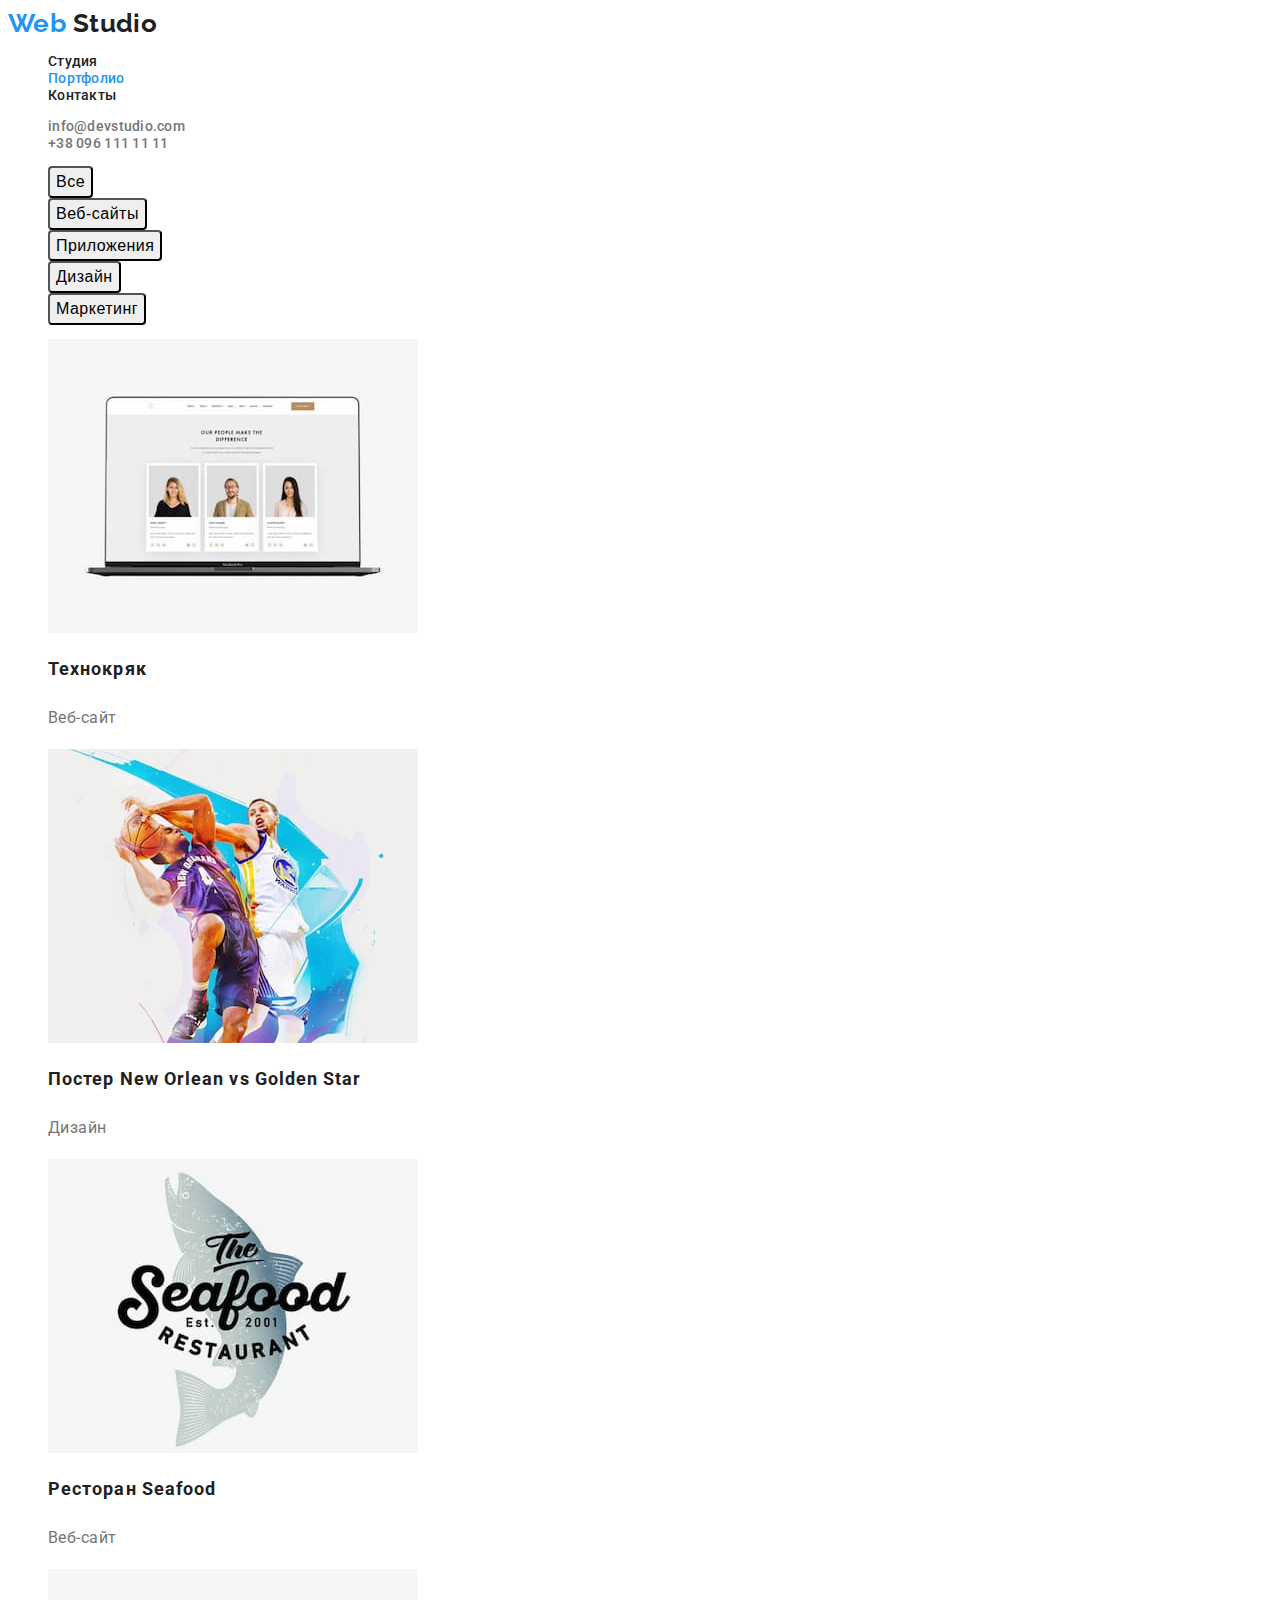
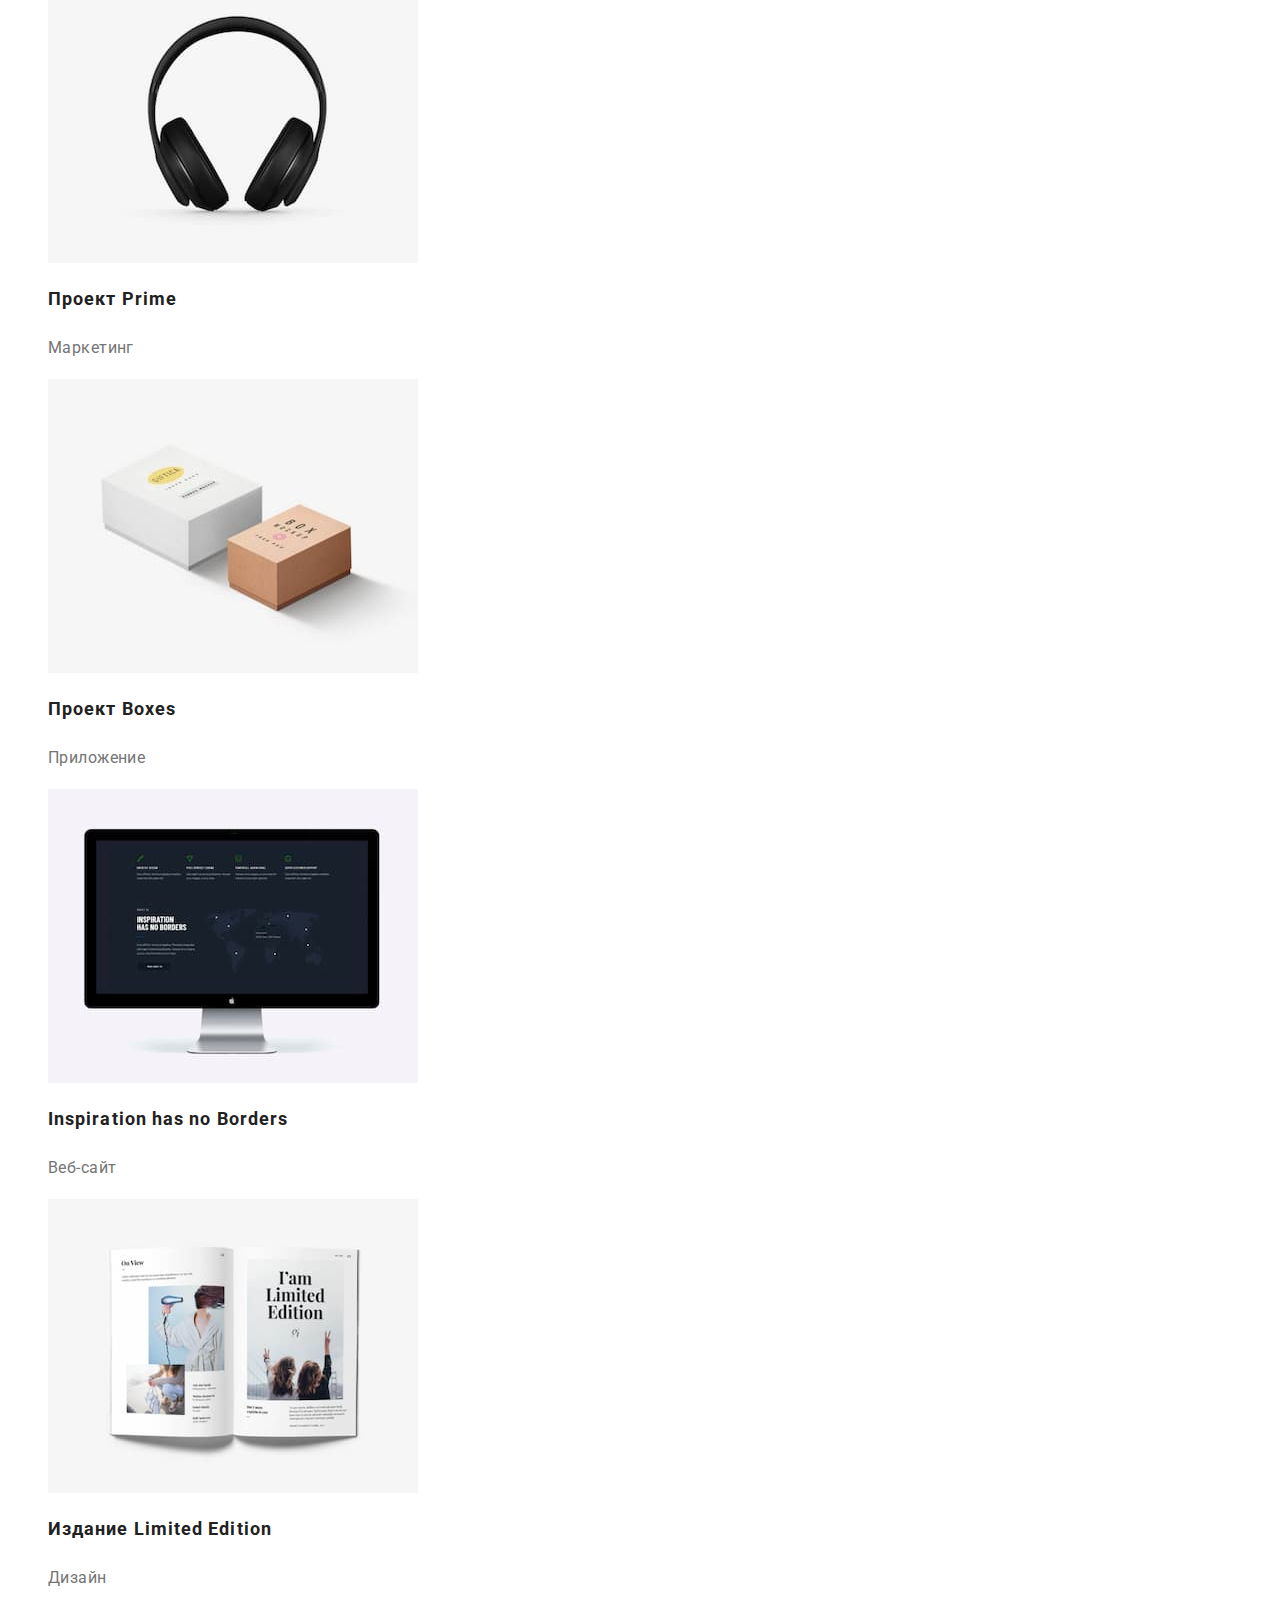
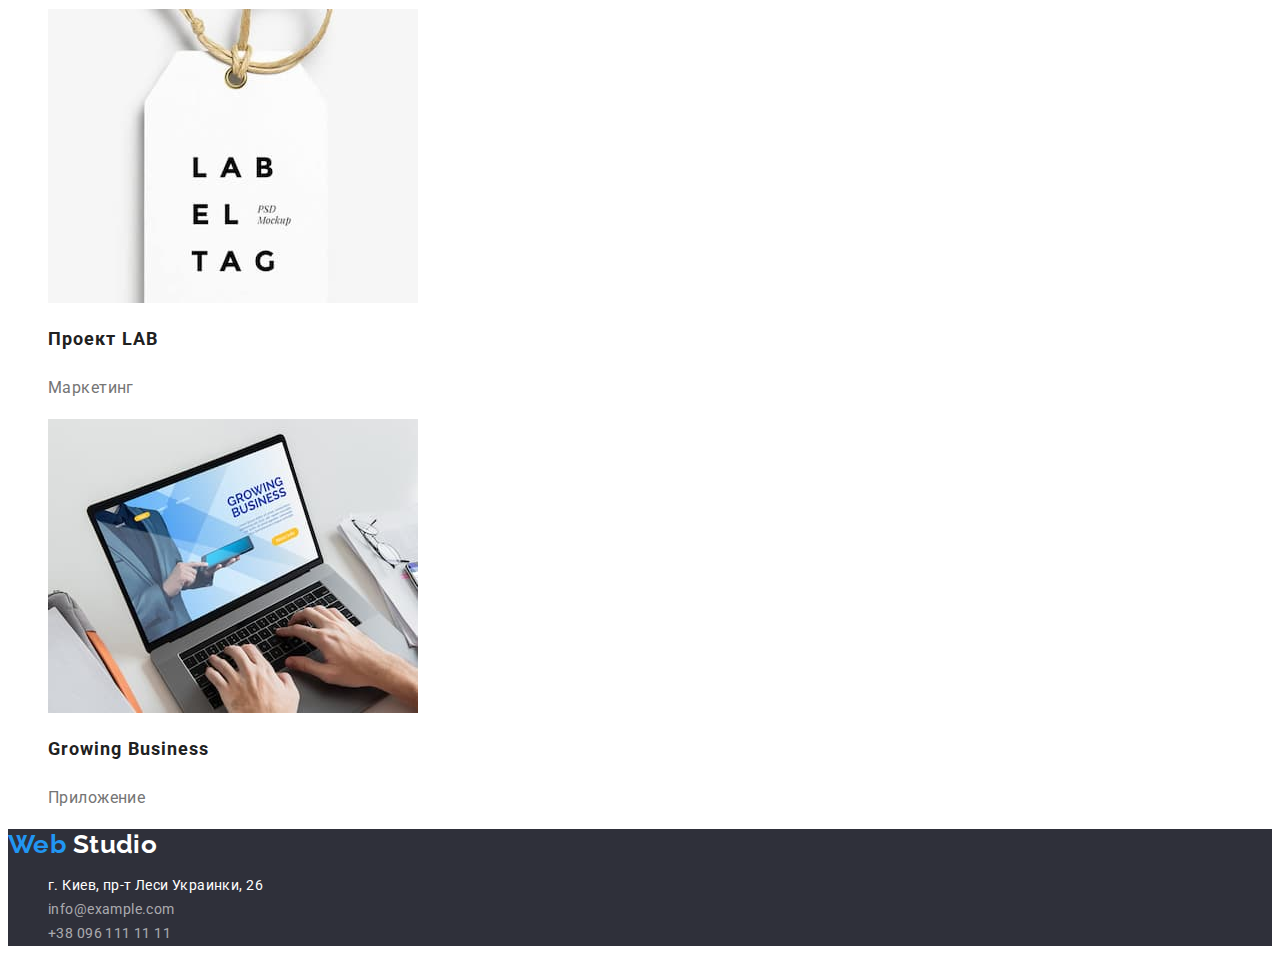
==== portfolio.html @ ccc8c61b "add files" ====
<!DOCTYPE html>
<html lang="ru">
  <head>
    <meta charset="UTF-8" />
    <meta name="viewport" content="width=device-width, initial-scale=1.0" />
    <title> Portfolio Page </title>
    <link rel="preconnect" href="https://fonts.googleapis.com">
<link rel="preconnect" href="https://fonts.gstatic.com" crossorigin>
<link href="https://fonts.googleapis.com/css2?family=Raleway:wght@700&family=Roboto:wght@400;500;700&display=swap" rel="stylesheet">
<link rel="stylesheet" type="text/css" href="./css/style.css"/>
</head>
  <body>
    <header>
        <nav>
          <a class="logo" href="./index.html" target="_blank" rel="noopener noreferrer">
            Web  <span class="logo-studio-second">Studio</span>
          </a>
          <ul class="list">
  
            <li><a class="in-nav-list" href="./index.html">Студия</a></li>
            <li><a class="in-nav-list current" href="./portfolio.html">Портфолио</a></li>
            <li><a class="in-nav-list" href="4.html">Контакты</a></li>
          </ul>
        </nav>
        <ul class="list">
          <li><a class="out-nav-list" href="mailto">info@devstudio.com </a></li>
          <li><a class="out-nav-list" href="tel">+38 096 111 11 11 </a></li>
        </ul>
      </header>

      <main>
        <h1 class="hidden-title">Портфоліо</h1>
          <ul class="list"> 
              <li><button class="buttons-portfolio" type="button">Все</button></li>
              <li><button class="buttons-portfolio" type="button">Веб-сайты</button></li>
              <li><button class="buttons-portfolio" type="button">Приложения</button></li>
              <li><button class="buttons-portfolio" type="button">Дизайн</button></li>
              <li><button class="buttons-portfolio" type="button">Маркетинг</button></li>
          </ul>
    
          <ul class="list">
              <li>
                  <a class="imgbox-section" href="#">
                    <img src="./images/FP1.jpg" alt="Website" width="370" height="294">
                  <h2 class="portfolio-title">Технокряк</h2>
                  <p class="photoes-p">Веб-сайт</p>
                  </a>
              </li>
              <li>
                  <a class="imgbox-section" href="#">
                    <img src="./images/FP2.jpg" alt="Poster New Orlean vs Golden Star" width="370" height="294">
                    <h2 class="portfolio-title">Постер New Orlean vs Golden Star</h2>
                    <p class="photoes-p">Дизайн</p>
                  </a>
              </li>
              <li>
               <a class="imgbox-section" href="#">
                <img src="./images/FP3.jpg" alt="Ресторан Seafood" width="370" height="294">
                <h2 class="portfolio-title">Ресторан Seafood</h2>
                <p class="photoes-p"> Веб-сайт</p>
               </a>
            </li>
        <li>
          <a class="imgbox-section" href="#">
            <img src="./images/FP4.jpg" alt="Проект Prime" width="370" height="294">
          <h2 class="portfolio-title">Проект Prime</h2>
          <p class="photoes-p">Маркетинг</p>
          </a>
      </li>
      <li>
        <a class="imgbox-section" href="#">
          <img src="./images/FP5.jpg" alt="Проект Boxes" width="370" height="294">
        <h2 class="portfolio-title">Проект Boxes</h2>
        <p class="photoes-p">Приложение</p>
        </a>
    </li>
    <li>
        <a class="imgbox-section" href="#">
          <img src="./images/FP6.jpg" alt="Inspiration has no Borders" width="370" height="294">
        <h2 class="portfolio-title">Inspiration has no Borders</h2>
        <p class="photoes-p">Веб-сайт</p>
        </a>
    </li>
    <li>
        <a class="imgbox-section" href="#">
          <img src="./images/FP7.jpg" alt="Limited Edition" width="370" height="294">
        <h2 class="portfolio-title">Издание Limited Edition</h2>
        <p class="photoes-p">Дизайн</p>
        </a>
    </li>
    <li>
        <a class="imgbox-section" href="#">
          <img src="./images/FP8.jpg" alt="LAB" width="370" height="294">
        <h2 class="portfolio-title">Проект LAB</h2>
        <p class="photoes-p">Маркетинг</p>
        </a>
    </li>
    <li>
        <a class="imgbox-section" href="#">
          <img src="./images/FP9.jpg" alt="Growing Business" width="370" height="294">
        <h2 class="portfolio-title">Growing Business</h2>
        <p class="photoes-p">Приложение</p>
        </a>
    </li>
          </ul>
    </main>

  <!--footer conteiner-->
  <footer class="footer-conteiner">
    <a class="logo" href="./index.html" target="_blank" rel="noopener noreferrer"> Web <span class="logo-studio-second-footer">Studio</span></a>
    <address>
      <ul class="list"> 
        <li>
          <a class="adress-conteiner" href="https://bit.ly/3pXMvUd" target="_blank" rel="noopener noreferrer">
            г. Киев, пр-т Леси Украинки, 26
          </a>
        </li>
        <li><a class="contact-conteiner" href="mailto:info@devstudio.com">info@example.com</a></li>
        <li><a class="contact-conteiner" href="tel:+380961111111"> +38 096 111 11 11 </a></li>
      </ul>
    </address>
  </footer>
  </body>
---- css/style.css ----
:root {
  --title-text-color: #212121;
  --accent-color: #2196F3;
  --text-color: #757575;
  --native-color: #FFFFFF;
  --footer-contact-color: rgba(255, 255, 255, 0.6);
  --dark-bg-color: #2F303A;
  --bg-btn-portfolio: #F5F4FA;
  --text-btn-color: rgba(0, 0, 0, 0.15);
}

body {
font-family: 'Roboto', Raleway;
font-size: 14px;
background-color: var(--native-color);
letter-spacing: 0.03em;
}

/* Header conteiner*/
.logo{
font-family: 'Raleway';
font-weight: 700;
font-size: 26px;
line-height: 1.192;
text-decoration: none;
color: var(--accent-color)
}

.logo-studio-second{
 color: var(--title-text-color);
}

.logo-studio-second-footer{
color: var(--native-color);
}
.in-nav-list{
font-weight: 500;
line-height: 1.14;
letter-spacing: 0.02em;
color:var(--title-text-color);
text-decoration: none;
}
.in-nav-list.current {
  color: var(--accent-color);
}
.out-nav-list{
font-weight: 500;
line-height: 1.14;
letter-spacing: 0.02em;
color: var(--text-color);
text-decoration: none;
}

.in-nav-list:hover,.in-nav-list:focus,
.out-nav-list:hover, .out-nav-list:focus,
.contact-conteiner:hover, .contact-conteiner:focus,
.adress-conteiner:hover, .adress-conteiner:focus
{
  color:var(--accent-color);
}

.list{
  list-style: none;
}

/* main conteiner index */
.hero-title-button{
background: var(--dark-bg-color);
}

.hero-title{
font-weight: 900;
font-size: 44px;
line-height: 1.36;
text-align: center;
letter-spacing: 0.06em;
color: var(--native-color);
text-transform: uppercase;
}

.button-hero{
cursor: pointer;
font-weight: 700;
font-size: 16px;
line-height: 1.88;
display: flex;
align-items: center;
text-align: center;
letter-spacing: 0.06em;
color: var(--native-color);
background: var(--accent-color);
box-shadow: 0px 4px 4px; 
border-radius: 4px;
}

/*Title section*/

.second-title{
font-weight: 700;
font-size: 36px;
line-height: 1.166px;
text-align: center;
color: var(--title-text-color)
}

.third-title{
font-weight: 700;
font-size: 14px;
line-height: 1.142;
color: var(--title-text-color)
}

.text-title {
  text-transform: uppercase;
}

.hidden-title{
  display: none
}

.portfolio-title {
  font-weight: 700;
  font-size: 18px;
  line-height: 2.000;
  letter-spacing: 0.06em;
  color: var(--title-text-color)
}

/*about product section*/
.about-product-p{
  line-height: 1.71;
  color: var(--text-color);
}

.our-team-p{
font-size: 16px;
line-height: 1.187;
text-align: center;
color: var(--text-color);
}

/* main conteiner portfolio */

.buttons-portfolio:hover{
  background: var(--accent-color); 
  color: var(--native-color); 
}
.buttons-portfolio:focus{
  background: var(--accent-color);
  color: var(--native-color);
}
.buttons-portfolio{
  cursor: pointer;
  font-weight: 500;
  font-size: 16px;
  line-height: 1.62;
  text-align: center;
  letter-spacing: 0.03em;
  border-radius: 4px;
  }

.photoes-p{
font-size: 16px;
line-height: 1.875;
color: var(--text-color);
}
.imgbox-section {
  text-decoration: none;
}

/* footer conteiner */
.footer-conteiner{
background: var(--dark-bg-color);
}
.contact-conteiner{
font-style: normal;
line-height: 1.714;
color: var(--footer-contact-color);
text-decoration: none;
}
.adress-conteiner{
font-style: normal;
line-height: 1.714;
color: var(--native-color);
text-decoration: none;
}
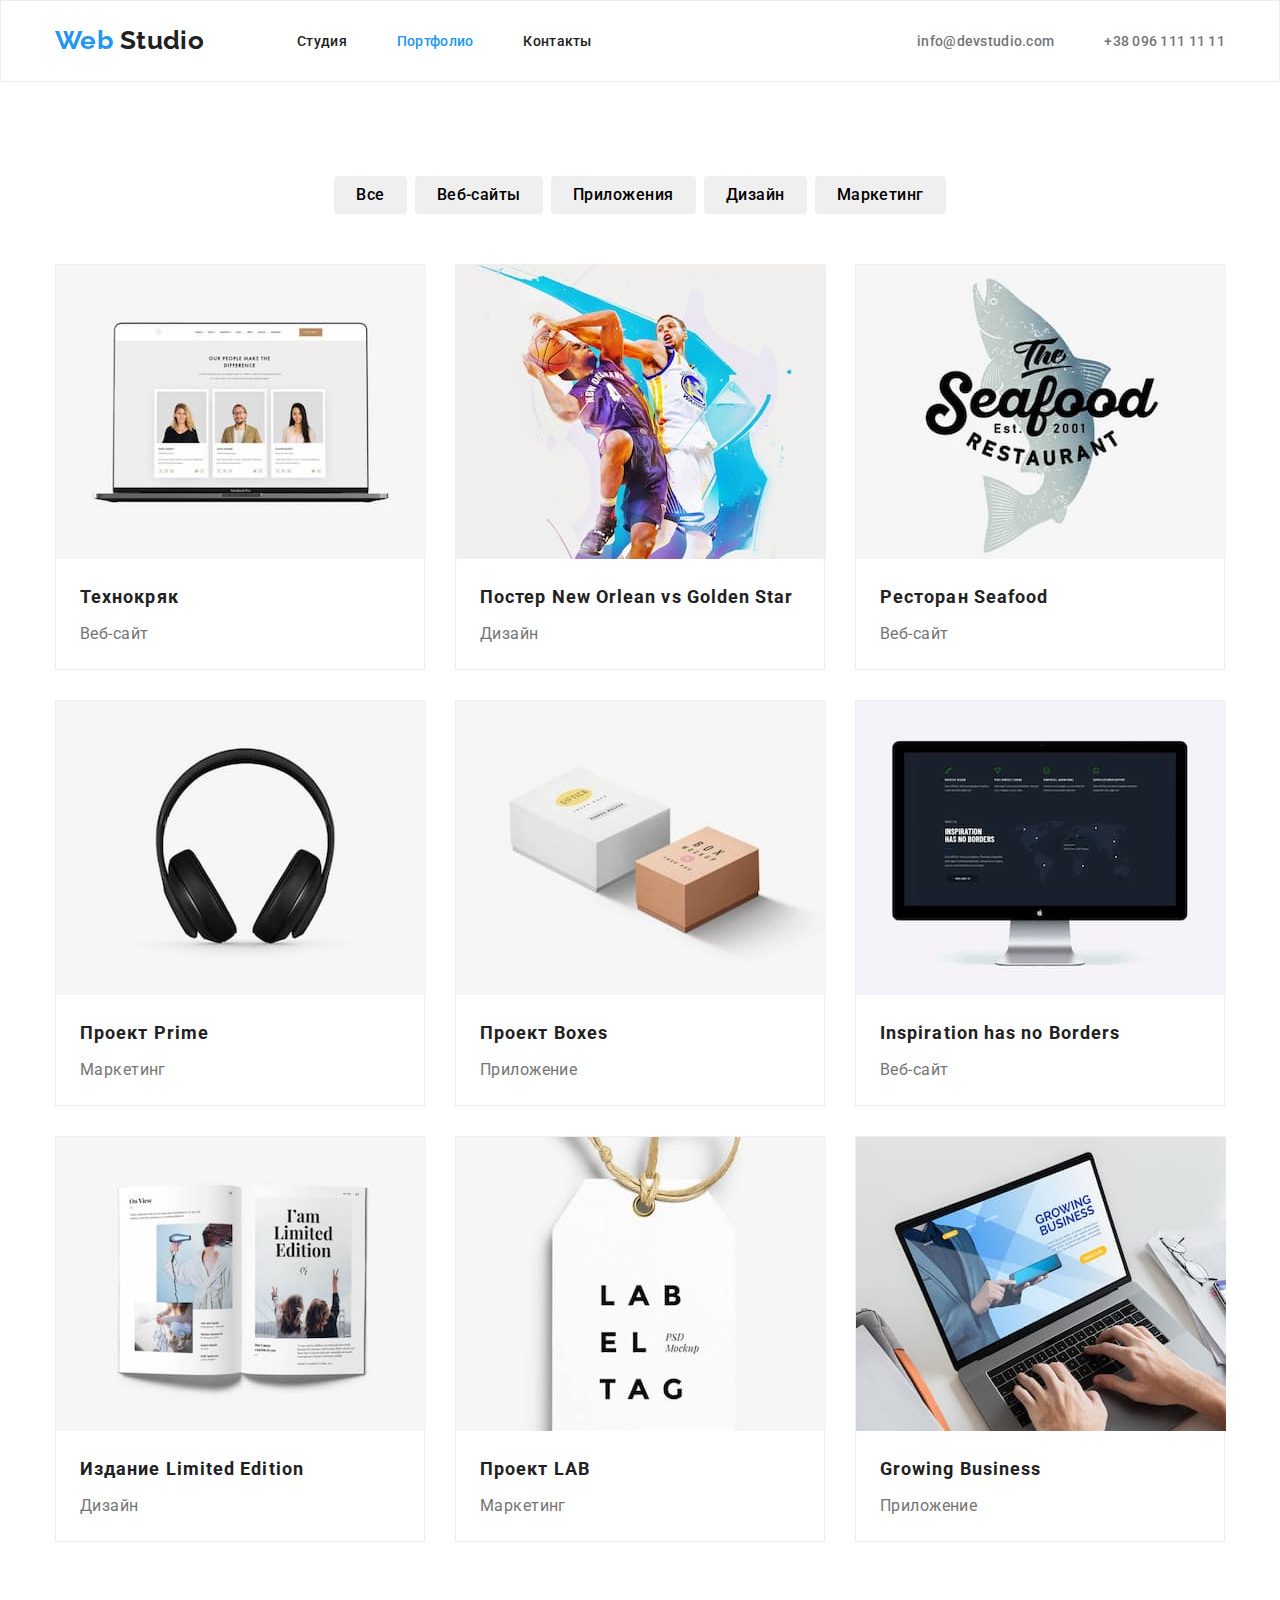
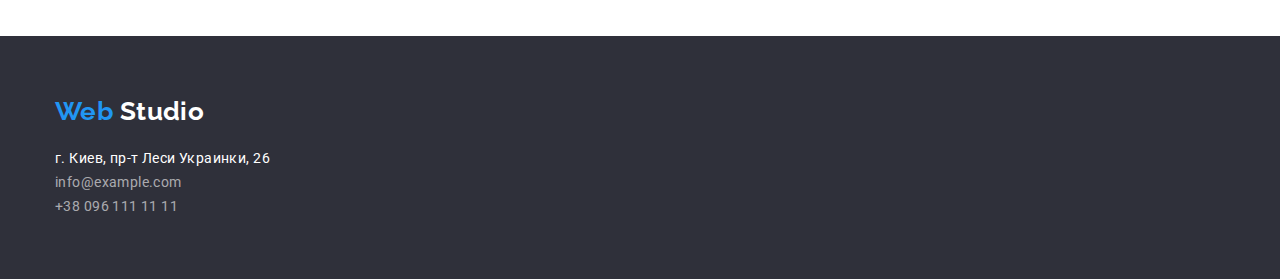
==== commit a656bcd1: "result" ====
--- a/portfolio.html
+++ b/portfolio.html
@@ -4,33 +4,37 @@
     <meta charset="UTF-8" />
     <meta name="viewport" content="width=device-width, initial-scale=1.0" />
     <title> Portfolio Page </title>
+    <link rel="stylesheet" href="https://cdnjs.cloudflare.com/ajax/libs/modern-normalize/1.1.0/modern-normalize.css" integrity="sha512-Y0MM+V6ymRKN2zStTqzQ227DWhhp4Mzdo6gnlRnuaNCbc+YN/ZH0sBCLTM4M0oSy9c9VKiCvd4Jk44aCLrNS5Q==" crossorigin="anonymous" referrerpolicy="no-referrer" />
     <link rel="preconnect" href="https://fonts.googleapis.com">
 <link rel="preconnect" href="https://fonts.gstatic.com" crossorigin>
 <link href="https://fonts.googleapis.com/css2?family=Raleway:wght@700&family=Roboto:wght@400;500;700&display=swap" rel="stylesheet">
 <link rel="stylesheet" type="text/css" href="./css/style.css"/>
 </head>
   <body>
-    <header>
-        <nav>
-          <a class="logo" href="./index.html" target="_blank" rel="noopener noreferrer">
-            Web  <span class="logo-studio-second">Studio</span>
-          </a>
-          <ul class="list">
-  
-            <li><a class="in-nav-list" href="./index.html">Студия</a></li>
-            <li><a class="in-nav-list current" href="./portfolio.html">Портфолио</a></li>
-            <li><a class="in-nav-list" href="4.html">Контакты</a></li>
-          </ul>
-        </nav>
-        <ul class="list">
-          <li><a class="out-nav-list" href="mailto">info@devstudio.com </a></li>
-          <li><a class="out-nav-list" href="tel">+38 096 111 11 11 </a></li>
+    <header class="header-border">
+      <div class="container header-container">
+      <nav class="main-nav">
+        <a class="logo" href="./index.html" target="_blank" rel="noopener noreferrer">
+          Web <span class="logo-studio-second">Studio</span>
+        </a>
+        <ul class="site-nav">
+
+          <li><a class="in-nav-list" href="./index.html">Студия</a></li>
+          <li><a class="in-nav-list current" href="./portfolio.html">Портфолио</a></li>
+          <li><a class="in-nav-list" href="4.html">Контакты</a></li>
         </ul>
-      </header>
+      </nav>
+      <ul class="contacts">
+        <li><a class="out-nav-list mail" href="mailto">info@devstudio.com </a></li>
+        <li><a class="out-nav-list" href="tel">+38 096 111 11 11 </a></li>
+      </ul>
+      </div>
+    </header>
 
       <main>
+        <div class="container">
         <h1 class="hidden-title">Портфоліо</h1>
-          <ul class="list"> 
+          <ul class="buttons-list"> 
               <li><button class="buttons-portfolio" type="button">Все</button></li>
               <li><button class="buttons-portfolio" type="button">Веб-сайты</button></li>
               <li><button class="buttons-portfolio" type="button">Приложения</button></li>
@@ -38,86 +42,107 @@
               <li><button class="buttons-portfolio" type="button">Маркетинг</button></li>
           </ul>
     
-          <ul class="list">
-              <li>
+          <ul class="portfolio-list">
+              <li class="portfolio-card">
                   <a class="imgbox-section" href="#">
                     <img src="./images/FP1.jpg" alt="Website" width="370" height="294">
+                    <div class="image-card">
                   <h2 class="portfolio-title">Технокряк</h2>
                   <p class="photoes-p">Веб-сайт</p>
+                </div>
                   </a>
               </li>
-              <li>
+              <li class="portfolio-card">
                   <a class="imgbox-section" href="#">
                     <img src="./images/FP2.jpg" alt="Poster New Orlean vs Golden Star" width="370" height="294">
+                    <div class="image-card">
                     <h2 class="portfolio-title">Постер New Orlean vs Golden Star</h2>
                     <p class="photoes-p">Дизайн</p>
+                  </div>
                   </a>
               </li>
-              <li>
+              <li class="portfolio-card">
                <a class="imgbox-section" href="#">
                 <img src="./images/FP3.jpg" alt="Ресторан Seafood" width="370" height="294">
+                <div class="image-card">
                 <h2 class="portfolio-title">Ресторан Seafood</h2>
                 <p class="photoes-p"> Веб-сайт</p>
+              </div>
                </a>
             </li>
-        <li>
+        <li class="portfolio-card">
           <a class="imgbox-section" href="#">
             <img src="./images/FP4.jpg" alt="Проект Prime" width="370" height="294">
+            <div class="image-card">
           <h2 class="portfolio-title">Проект Prime</h2>
           <p class="photoes-p">Маркетинг</p>
+        </div>
           </a>
       </li>
-      <li>
+      <li class="portfolio-card">
         <a class="imgbox-section" href="#">
           <img src="./images/FP5.jpg" alt="Проект Boxes" width="370" height="294">
+          <div class="image-card">
         <h2 class="portfolio-title">Проект Boxes</h2>
         <p class="photoes-p">Приложение</p>
+      </div>
         </a>
     </li>
-    <li>
+    <li class="portfolio-card">
         <a class="imgbox-section" href="#">
           <img src="./images/FP6.jpg" alt="Inspiration has no Borders" width="370" height="294">
+          <div class="image-card">
         <h2 class="portfolio-title">Inspiration has no Borders</h2>
         <p class="photoes-p">Веб-сайт</p>
+      </div>
         </a>
     </li>
-    <li>
+    <li class="portfolio-card">
         <a class="imgbox-section" href="#">
           <img src="./images/FP7.jpg" alt="Limited Edition" width="370" height="294">
+          <div class="image-card">
         <h2 class="portfolio-title">Издание Limited Edition</h2>
         <p class="photoes-p">Дизайн</p>
+      </div>
         </a>
     </li>
-    <li>
+    <li class="portfolio-card">
         <a class="imgbox-section" href="#">
           <img src="./images/FP8.jpg" alt="LAB" width="370" height="294">
+          <div class="image-card">
         <h2 class="portfolio-title">Проект LAB</h2>
         <p class="photoes-p">Маркетинг</p>
+      </div>
         </a>
     </li>
-    <li>
+    <li class="portfolio-card">
         <a class="imgbox-section" href="#">
           <img src="./images/FP9.jpg" alt="Growing Business" width="370" height="294">
+          <div class="image-card">
         <h2 class="portfolio-title">Growing Business</h2>
         <p class="photoes-p">Приложение</p>
+      </div>
         </a>
-    </li>
+    </li class="portfolio-card">
           </ul>
+        </div>
     </main>
 
-  <!--footer conteiner-->
-  <footer class="footer-conteiner">
-    <a class="logo" href="./index.html" target="_blank" rel="noopener noreferrer"> Web <span class="logo-studio-second-footer">Studio</span></a>
+   <!--footer conteiner-->
+   <footer  class="footer-conteiner portfolio">
+    <div class="container">
+    <a class="logof" href="./index.html" target="_blank" rel="noopener noreferrer"> Web <span class="logo-studio-second-footer">Studio</span> </a>
     <address>
-      <ul class="list"> 
+      <ul class="adress-list">
         <li>
-          <a class="adress-conteiner" href="https://bit.ly/3pXMvUd" target="_blank" rel="noopener noreferrer">
+          <a class="adress-conteiner address-link" href="https://bit.ly/3pXMvUd" target="_blank" rel="noopener noreferrer">
             г. Киев, пр-т Леси Украинки, 26
           </a>
         </li>
-        <li><a class="contact-conteiner" href="mailto:info@devstudio.com">info@example.com</a></li>
-        <li><a class="contact-conteiner" href="tel:+380961111111"> +38 096 111 11 11 </a></li>
+        <li><a class="contact-conteiner address-link" class="link" href="mailto:info@devstudio.com">info@example.com</a></li>
+        <li><a class="contact-conteiner address-link" href="tel:+380961111111"> +38 096 111 11 11 </a></li>
       </ul>
     </address>
+  </div>
   </footer>
   </body>--- a/css/style.css
+++ b/css/style.css
@@ -7,6 +7,7 @@
   --dark-bg-color: #2F303A;
   --bg-btn-portfolio: #F5F4FA;
   --text-btn-color: rgba(0, 0, 0, 0.15);
+  --card-color: #EEEEEE;
 }
 
 body {
@@ -16,8 +17,49 @@
 letter-spacing: 0.03em;
 }
 
+p, h1, h2, h3, ul {
+  margin: 0;
+  padding: 0;
+}
+
+img {
+  display: block;
+}
+
+section {
+  margin: 94px 0;
+}
+
+.container {
+  width: 1200px;
+  margin-left: auto;
+  margin-right: auto;
+  padding-left: 15px;
+  padding-right: 15px;
+}
+
 /* Header conteiner*/
-.logo{
+header {
+  display: flex;
+  align-items: center;
+  margin: auto;
+}
+.header-container {
+  display: flex;
+  align-items: center;
+}
+
+.main-nav {
+  display: flex;
+  align-items: center;
+  margin-right: auto;
+}
+
+.logo {
+  margin-right: 93px;
+  padding-top: 24px;
+  padding-bottom: 25px;
+
 font-family: 'Raleway';
 font-weight: 700;
 font-size: 26px;
@@ -33,7 +75,21 @@
 .logo-studio-second-footer{
 color: var(--native-color);
 }
+.site-nav {
+  display: flex;
+  align-items: center;
+  list-style: none;
+  padding-left: 0;
+  margin: 0;
+}
+
+.site-nav > li:not(:last-child) {
+  margin-right: 50px;
+}
+
 .in-nav-list{
+  padding-top: 32px;
+  padding-bottom: 32px;
 font-weight: 500;
 line-height: 1.14;
 letter-spacing: 0.02em;
@@ -43,12 +99,27 @@
 .in-nav-list.current {
   color: var(--accent-color);
 }
+
+.contacts {
+  display: flex;
+  align-items: center;
+  list-style: none;
+  padding-left: 0;
+  margin: 0;
+}
+
 .out-nav-list{
+  padding-top: 32px;
+  padding-bottom: 32px;
 font-weight: 500;
 line-height: 1.14;
 letter-spacing: 0.02em;
 color: var(--text-color);
 text-decoration: none;
+}
+
+.mail {
+  padding-right: 50px;
 }
 
 .in-nav-list:hover,.in-nav-list:focus,
@@ -66,9 +137,21 @@
 /* main conteiner index */
 .hero-title-button{
 background: var(--dark-bg-color);
+display: flex;
+  align-items: center;
+  margin: 0;
+  padding: 200px 452px 280px 452px;
+}
+
+.title-container {
+  display: flex;
+  align-items: center;
+  flex-direction: column;
 }
 
 .hero-title{
+  margin: 0 0 30px;
+  width: 696px;
 font-weight: 900;
 font-size: 44px;
 line-height: 1.36;
@@ -79,6 +162,8 @@
 }
 
 .button-hero{
+padding: 10px 32px;
+border: none;
 cursor: pointer;
 font-weight: 700;
 font-size: 16px;
@@ -89,7 +174,7 @@
 letter-spacing: 0.06em;
 color: var(--native-color);
 background: var(--accent-color);
-box-shadow: 0px 4px 4px; 
+box-shadow: 0px 4px 4px var(--text-btn-color);
 border-radius: 4px;
 }
 
@@ -107,11 +192,21 @@
 font-weight: 700;
 font-size: 14px;
 line-height: 1.142;
-color: var(--title-text-color)
-}
-
+color: var(--title-text-color);
+
+}
+
+.member-title {
+font-weight: 700;
+font-size: 14px;
+line-height: 1.142;
+color: var(--title-text-color);
+text-align:center
+}
 .text-title {
   text-transform: uppercase;
+  margin-top: 0;
+  margin-bottom: 10px;
 }
 
 .hidden-title{
@@ -127,19 +222,104 @@
 }
 
 /*about product section*/
+.product-list {
+  display: flex;
+  list-style: none;
+  padding-left: 0;
+  margin-top: 0;
+  margin-bottom: 94px;
+}
+
+.product-list> li:not(:last-child) {
+  margin-right: 30px;
+}
+
 .about-product-p{
+  width: 270px;
   line-height: 1.71;
   color: var(--text-color);
 }
 
+.project-section {
+  margin-top: 0;
+}
+.project-title {
+  margin-top: 0;
+  margin-bottom: 50px;
+}
+.project-list {
+  display: flex;
+  list-style: none;
+  padding-left: 0;
+  margin-top: 0;
+  margin-bottom: 0;
+}
+
+.projects-list > li:not(:last-child) {
+  margin-right: 30px;
+}
+
+.team-section {
+  background-color: var(--bg-btn-portfolio);
+  margin-top: 0;
+  margin-bottom: 0;
+}
+
+.team-title {
+  padding-top: 94px;
+  margin-top: 0;
+  margin-bottom: 50px;
+}
+.team-list {
+  display: flex;
+  list-style: none;
+  margin-top: 0;
+  margin-bottom: 0;
+  padding-left: 0;
+  padding-bottom: 94px;
+}
+
 .our-team-p{
+margin-top: 10px;
 font-size: 16px;
 line-height: 1.187;
 text-align: center;
 color: var(--text-color);
 }
 
+.members {
+background: var(--native-color);
+width: 270px;
+  margin-bottom: 0;
+  box-shadow: 0px 1px 3px rgba(0, 0, 0, 0.12), 0px 1px 1px rgba(0, 0, 0, 0.14),
+    0px 2px 1px rgba(0, 0, 0, 0.2);
+
+}
+
+.members:not(:last-child) {
+  margin-right: 30px;
+}
+.member-card {
+  padding-top: 30px;
+  padding-bottom: 30px;
+}
+
 /* main conteiner portfolio */
+.header-border {
+  border: 1px solid var(--card-color);
+}
+
+.buttons-list {
+  list-style: none;
+  padding-left: 0;
+  display: flex;
+  justify-content: center;
+  margin-top: 94px;
+  margin-bottom: 50px;
+}
+.buttons-list >li:not(:last-child) {
+  margin-right: 8px;
+}
 
 .buttons-portfolio:hover{
   background: var(--accent-color); 
@@ -157,27 +337,88 @@
   text-align: center;
   letter-spacing: 0.03em;
   border-radius: 4px;
+  border: none;
+  padding: 6px 22px;
+  }
+
+  .portfolio-list {
+    list-style: none;
+  display: flex;
+  flex-wrap: wrap;
+  list-style: none;
+  padding-left: 0;
+  margin-top: 0;
+  }
+
+  .portfolio-card {
+    width: 370px;
+    margin-right: 30px;
+    margin-bottom: 30px;
+  
+    background: var(--native-color);
+    border: 1px solid var(--card-color);
+    box-sizing: border-box;
+
+  }
+  .portfolio-card:nth-child(3n) {
+    margin-right: 0;
+  }
+
+  .portfolio-card:nth-last-child(-n + 3) {
+    margin-bottom: 0;
+  }
+  
+.image-card {
+padding: 20px 24px 20px 24px;
   }
 
 .photoes-p{
+  margin-top: 4px;
 font-size: 16px;
 line-height: 1.875;
 color: var(--text-color);
 }
+
 .imgbox-section {
   text-decoration: none;
 }
 
 /* footer conteiner */
+
+.logof {
+  display: inline-block;
+  padding-top: 60px;
+  margin-bottom: 20px;
+  font-family: 'Raleway';
+font-weight: 700;
+font-size: 26px;
+line-height: 1.192;
+text-decoration: none;
+color: var(--accent-color)
+}
+
 .footer-conteiner{
 background: var(--dark-bg-color);
 }
+
+.footer-conteiner.portfolio{
+  margin-top: 94px;
+}
+.adress-list {
+  list-style: none;
+  padding-left: 0;
+  padding-bottom: 60px;
+  margin-top: 0;
+  margin-bottom: 0;
+}
+
 .contact-conteiner{
 font-style: normal;
 line-height: 1.714;
 color: var(--footer-contact-color);
 text-decoration: none;
 }
+
 .adress-conteiner{
 font-style: normal;
 line-height: 1.714;
@@ -185,5 +426,11 @@
 text-decoration: none;
 }
 
-
-
+.address-link {
+  display: inline-block;
+}
+
+.address-list > li:not(:last-child) {
+  margin-bottom: 9px;
+}
+
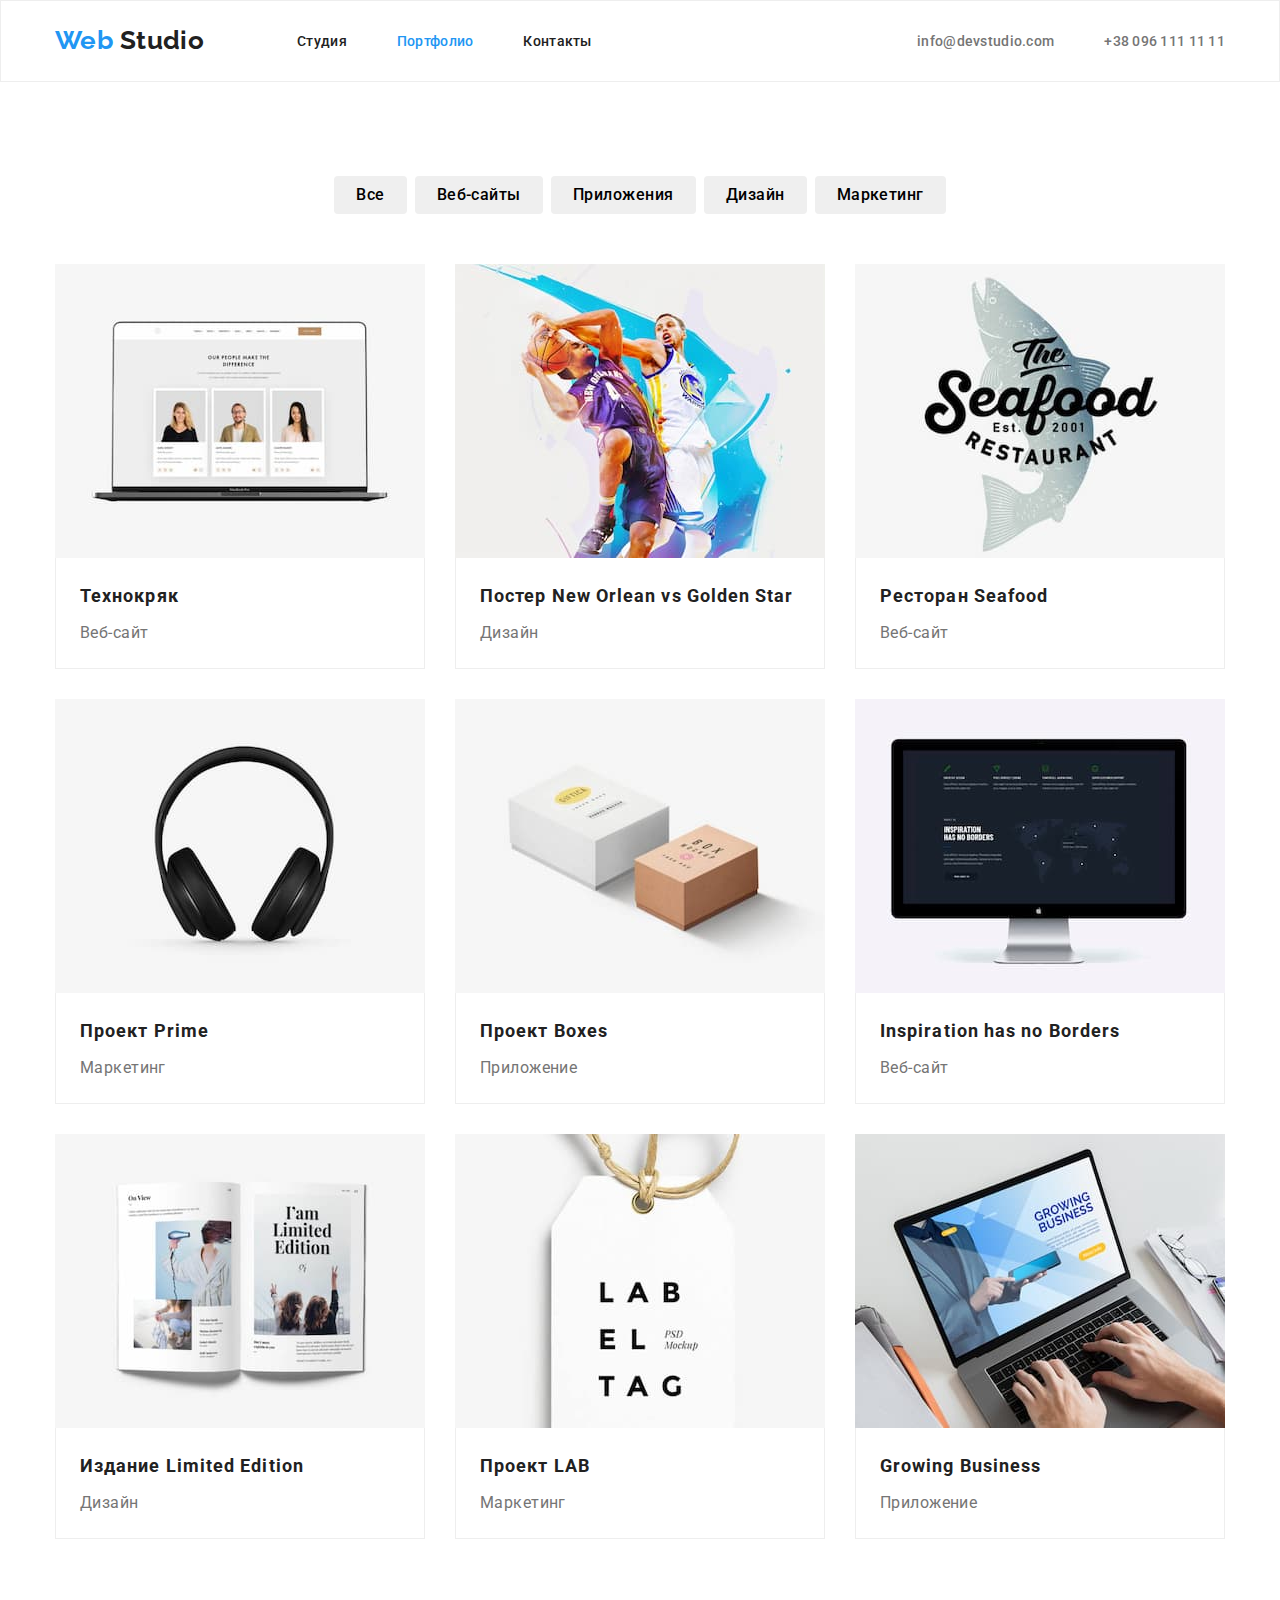
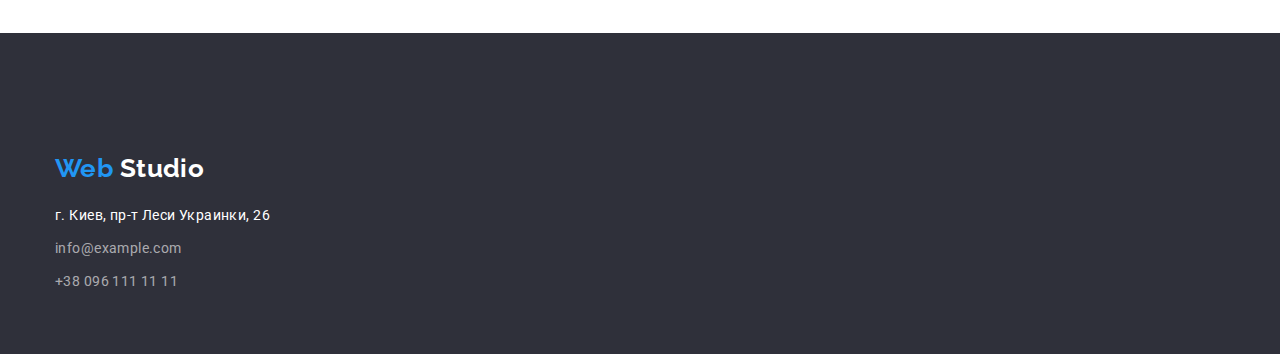
==== commit d43416aa: "after check" ====
--- a/portfolio.html
+++ b/portfolio.html
@@ -32,6 +32,7 @@
     </header>
 
       <main>
+        <section class="section">
         <div class="container">
         <h1 class="hidden-title">Портфоліо</h1>
           <ul class="buttons-list"> 
@@ -126,10 +127,11 @@
     </li class="portfolio-card">
           </ul>
         </div>
+      </section>
     </main>
 
    <!--footer conteiner-->
-   <footer  class="footer-conteiner portfolio">
+   <footer  class="footer-conteiner">
     <div class="container">
     <a class="logof" href="./index.html" target="_blank" rel="noopener noreferrer"> Web <span class="logo-studio-second-footer">Studio</span> </a>
     <address>
--- a/css/style.css
+++ b/css/style.css
@@ -8,6 +8,7 @@
   --bg-btn-portfolio: #F5F4FA;
   --text-btn-color: rgba(0, 0, 0, 0.15);
   --card-color: #EEEEEE;
+  --border-color:#ECECEC;
 }
 
 body {
@@ -20,14 +21,11 @@
 p, h1, h2, h3, ul {
   margin: 0;
   padding: 0;
+  list-style: none;
 }
 
 img {
   display: block;
-}
-
-section {
-  margin: 94px 0;
 }
 
 .container {
@@ -38,11 +36,18 @@
   padding-right: 15px;
 }
 
+.section {
+  padding-top: 94px;
+  padding-bottom: 94px;
+}
 /* Header conteiner*/
 header {
   display: flex;
   align-items: center;
   margin: auto;
+  border-bottom: 1px solid var(--border-color);
+
+
 }
 .header-container {
   display: flex;
@@ -56,9 +61,9 @@
 }
 
 .logo {
-  margin-right: 93px;
-  padding-top: 24px;
-  padding-bottom: 25px;
+margin-right: 93px;
+padding-top: 24px;
+padding-bottom: 25px;
 
 font-family: 'Raleway';
 font-weight: 700;
@@ -103,7 +108,6 @@
 .contacts {
   display: flex;
   align-items: center;
-  list-style: none;
   padding-left: 0;
   margin: 0;
 }
@@ -130,17 +134,12 @@
   color:var(--accent-color);
 }
 
-.list{
-  list-style: none;
-}
-
 /* main conteiner index */
 .hero-title-button{
 background: var(--dark-bg-color);
-display: flex;
-  align-items: center;
-  margin: 0;
-  padding: 200px 452px 280px 452px;
+align-items: center;
+padding-top: 200px;
+padding-bottom: 200px;
 }
 
 .title-container {
@@ -150,7 +149,7 @@
 }
 
 .hero-title{
-  margin: 0 0 30px;
+  margin: 0 auto;
   width: 696px;
 font-weight: 900;
 font-size: 44px;
@@ -183,7 +182,7 @@
 .second-title{
 font-weight: 700;
 font-size: 36px;
-line-height: 1.166px;
+line-height: 1.166;
 text-align: center;
 color: var(--title-text-color)
 }
@@ -198,7 +197,7 @@
 
 .member-title {
 font-weight: 700;
-font-size: 14px;
+font-size: 16px;
 line-height: 1.142;
 color: var(--title-text-color);
 text-align:center
@@ -210,7 +209,15 @@
 }
 
 .hidden-title{
-  display: none
+  display: none;
+     position: absolute;    
+      width: 1px;    
+       height: 1px;   
+      margin: -1px;   
+       padding: 0;    
+        overflow: hidden;   
+          border: 0;    
+           clip: rect(0 0 0 0); 
 }
 
 .portfolio-title {
@@ -224,10 +231,6 @@
 /*about product section*/
 .product-list {
   display: flex;
-  list-style: none;
-  padding-left: 0;
-  margin-top: 0;
-  margin-bottom: 94px;
 }
 
 .product-list> li:not(:last-child) {
@@ -240,25 +243,16 @@
   color: var(--text-color);
 }
 
-.project-section {
-  margin-top: 0;
-}
 .project-title {
-  margin-top: 0;
   margin-bottom: 50px;
 }
 .project-list {
   display: flex;
-  list-style: none;
-  padding-left: 0;
-  margin-top: 0;
-  margin-bottom: 0;
-}
-
-.projects-list > li:not(:last-child) {
+}
+
+.project-list> li:not(:last-child) {
   margin-right: 30px;
 }
-
 .team-section {
   background-color: var(--bg-btn-portfolio);
   margin-top: 0;
@@ -266,17 +260,10 @@
 }
 
 .team-title {
-  padding-top: 94px;
-  margin-top: 0;
   margin-bottom: 50px;
 }
 .team-list {
   display: flex;
-  list-style: none;
-  margin-top: 0;
-  margin-bottom: 0;
-  padding-left: 0;
-  padding-bottom: 94px;
 }
 
 .our-team-p{
@@ -310,11 +297,8 @@
 }
 
 .buttons-list {
-  list-style: none;
-  padding-left: 0;
   display: flex;
   justify-content: center;
-  margin-top: 94px;
   margin-bottom: 50px;
 }
 .buttons-list >li:not(:last-child) {
@@ -342,12 +326,8 @@
   }
 
   .portfolio-list {
-    list-style: none;
   display: flex;
   flex-wrap: wrap;
-  list-style: none;
-  padding-left: 0;
-  margin-top: 0;
   }
 
   .portfolio-card {
@@ -356,8 +336,6 @@
     margin-bottom: 30px;
   
     background: var(--native-color);
-    border: 1px solid var(--card-color);
-    box-sizing: border-box;
 
   }
   .portfolio-card:nth-child(3n) {
@@ -370,6 +348,9 @@
   
 .image-card {
 padding: 20px 24px 20px 24px;
+border-bottom: 1px solid var(--card-color);
+border-left: 1px solid var(--card-color);
+border-right: 1px solid var(--card-color);
   }
 
 .photoes-p{
@@ -387,8 +368,8 @@
 
 .logof {
   display: inline-block;
+  padding-bottom: 20px;
   padding-top: 60px;
-  margin-bottom: 20px;
   font-family: 'Raleway';
 font-weight: 700;
 font-size: 26px;
@@ -399,17 +380,8 @@
 
 .footer-conteiner{
 background: var(--dark-bg-color);
-}
-
-.footer-conteiner.portfolio{
-  margin-top: 94px;
-}
-.adress-list {
-  list-style: none;
-  padding-left: 0;
-  padding-bottom: 60px;
-  margin-top: 0;
-  margin-bottom: 0;
+padding-top: 60px;
+padding-bottom: 60px;
 }
 
 .contact-conteiner{
@@ -430,7 +402,6 @@
   display: inline-block;
 }
 
-.address-list > li:not(:last-child) {
+.adress-list> li:not(:last-child) {
   margin-bottom: 9px;
-}
-
+}